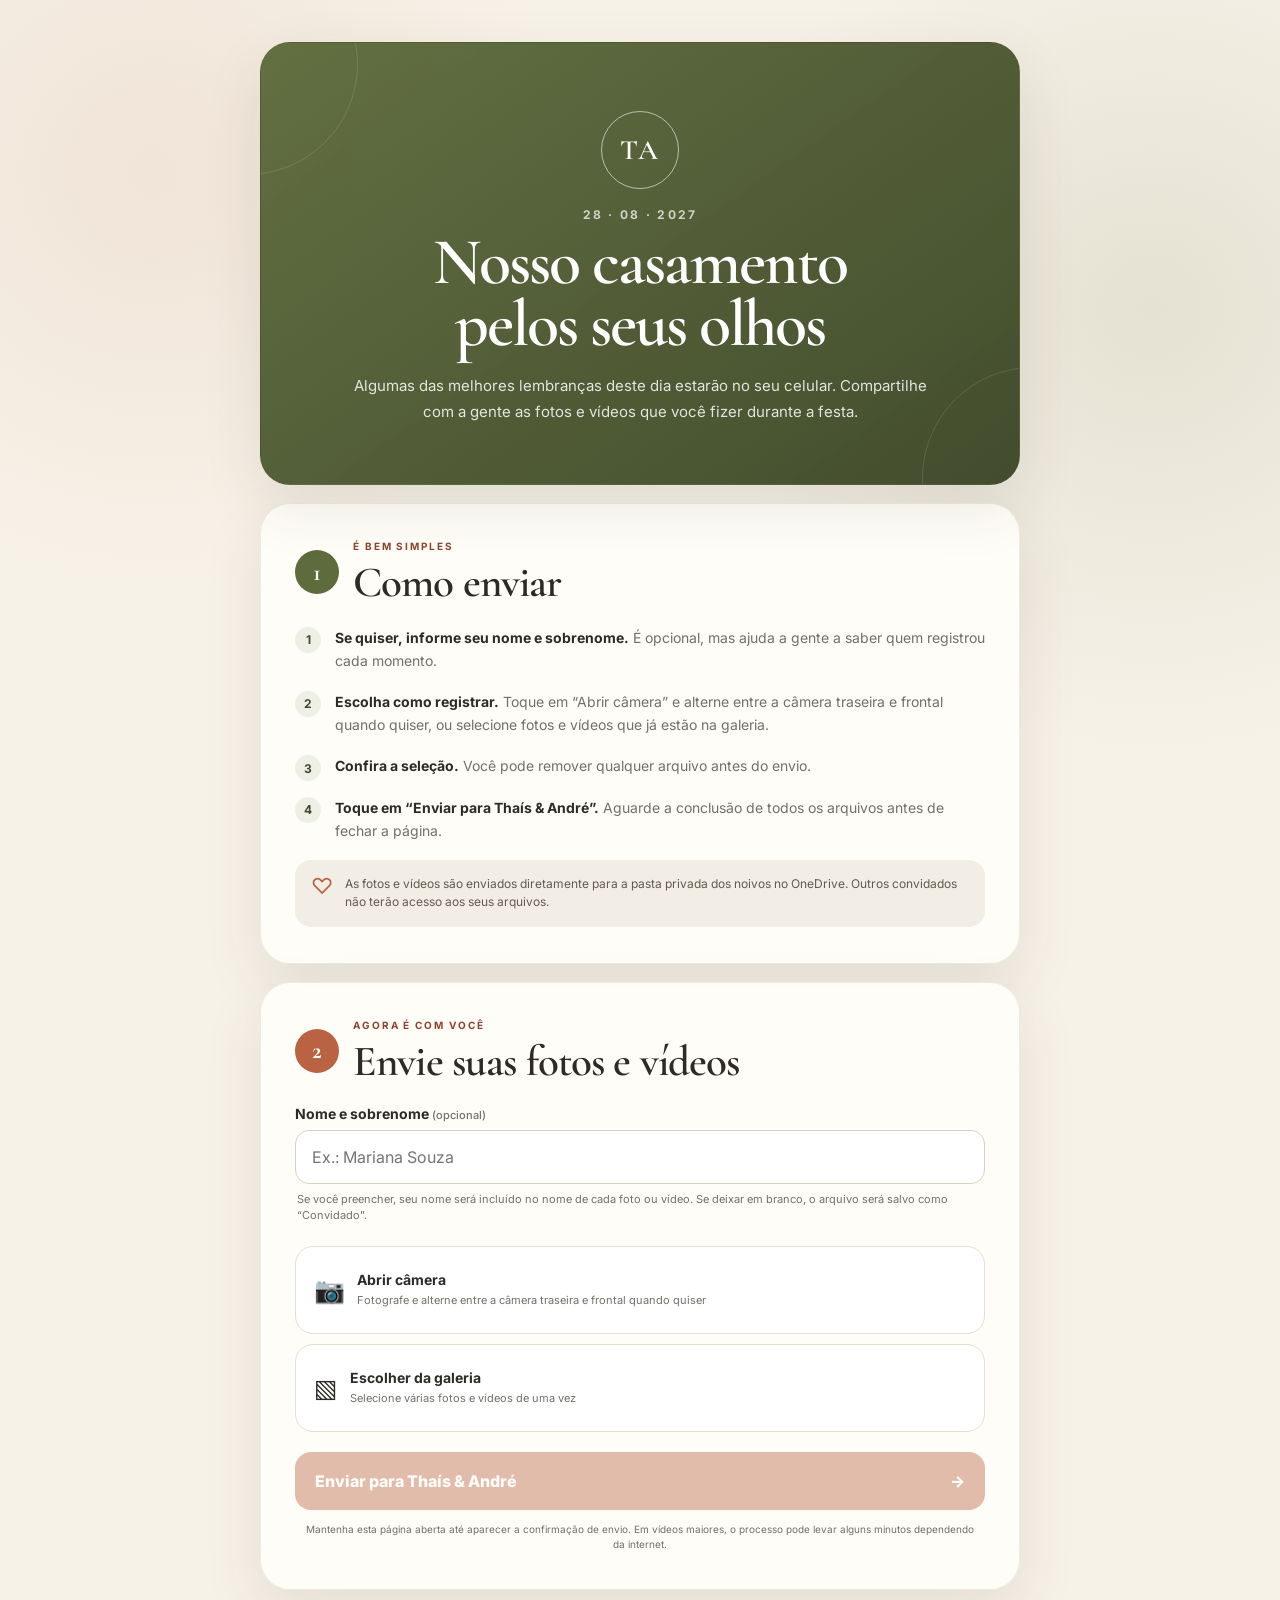
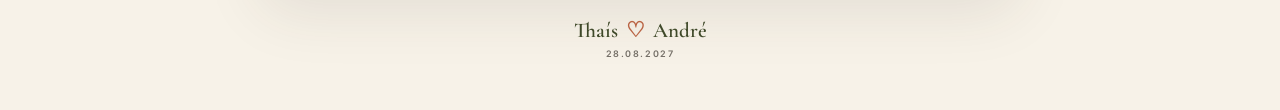
==== fotos/index.html @ 65d2c0aa "Add files via upload" ====
<!doctype html>
<html lang="pt-BR">
<head>
  <meta charset="utf-8" />
  <meta name="viewport" content="width=device-width, initial-scale=1, viewport-fit=cover" />
  <meta name="theme-color" content="#5E6B3C" />
  <meta name="description" content="Compartilhe suas fotos e vídeos do casamento de Thaís & André." />
  <title>Fotos do casamento | Thaís & André</title>
  <link rel="preconnect" href="https://fonts.googleapis.com" />
  <link rel="preconnect" href="https://fonts.gstatic.com" crossorigin />
  <link href="https://fonts.googleapis.com/css2?family=Cormorant+Garamond:wght@500;600;700&family=Inter:wght@400;500;600;700&display=swap" rel="stylesheet" />
  <link rel="stylesheet" href="./styles.css" />
</head>
<body>
  <main class="page-shell">
    <section class="hero-card" aria-labelledby="page-title">
      <div class="monogram" aria-hidden="true">TA</div>
      <p class="eyebrow">28 · 08 · 2027</p>
      <h1 id="page-title">Nosso casamento<br />pelos seus olhos</h1>
      <p class="intro">
        Algumas das melhores lembranças deste dia estarão no seu celular. Compartilhe com a gente as fotos e vídeos que você fizer durante a festa.
      </p>
    </section>

    <section class="content-card instructions" aria-labelledby="como-enviar">
      <div class="section-heading">
        <span class="step-badge">1</span>
        <div>
          <p class="eyebrow small">É bem simples</p>
          <h2 id="como-enviar">Como enviar</h2>
        </div>
      </div>

      <ol class="instruction-list">
        <li><strong>Se quiser, informe seu nome e sobrenome.</strong> É opcional, mas ajuda a gente a saber quem registrou cada momento.</li>
        <li><strong>Escolha como registrar.</strong> Toque em “Abrir câmera” e alterne entre a câmera traseira e frontal quando quiser, ou selecione fotos e vídeos que já estão na galeria.</li>
        <li><strong>Confira a seleção.</strong> Você pode remover qualquer arquivo antes do envio.</li>
        <li><strong>Toque em “Enviar para Thaís & André”.</strong> Aguarde a conclusão de todos os arquivos antes de fechar a página.</li>
      </ol>

      <div class="privacy-note">
        <span aria-hidden="true">♡</span>
        <p>As fotos e vídeos são enviados diretamente para a pasta privada dos noivos no OneDrive. Outros convidados não terão acesso aos seus arquivos.</p>
      </div>
    </section>

    <section class="content-card uploader-card" aria-labelledby="envie-agora">
      <div class="section-heading">
        <span class="step-badge terracotta">2</span>
        <div>
          <p class="eyebrow small">Agora é com você</p>
          <h2 id="envie-agora">Envie suas fotos e vídeos</h2>
        </div>
      </div>

      <form id="upload-form" novalidate>
        <div class="field-group">
          <label for="guest-name">Nome e sobrenome <span class="optional-label">(opcional)</span></label>
          <input
            id="guest-name"
            name="guestName"
            type="text"
            autocomplete="name"
            maxlength="80"
            placeholder="Ex.: Mariana Souza"
          />
          <p class="field-help">Se você preencher, seu nome será incluído no nome de cada foto ou vídeo. Se deixar em branco, o arquivo será salvo como “Convidado”.</p>
        </div>

        <div class="capture-grid" aria-label="Opções para adicionar arquivos">
          <button class="capture-button wide" type="button" data-picker="camera">
            <span class="capture-icon" aria-hidden="true">📷</span>
            <span>
              <strong>Abrir câmera</strong>
              <small>Fotografe e alterne entre a câmera traseira e frontal quando quiser</small>
            </span>
          </button>

          <button class="capture-button wide" type="button" data-picker="gallery">
            <span class="capture-icon" aria-hidden="true">▧</span>
            <span>
              <strong>Escolher da galeria</strong>
              <small>Selecione várias fotos e vídeos de uma vez</small>
            </span>
          </button>
        </div>

        <input id="camera-fallback-input" class="visually-hidden" type="file" accept="image/*" />
        <input id="gallery-input" class="visually-hidden" type="file" accept="image/*,video/*" multiple />

        <div id="selection-panel" class="selection-panel" hidden>
          <div class="selection-header">
            <div>
              <p class="eyebrow small">Sua seleção</p>
              <h3 id="selection-count">0 arquivos</h3>
            </div>
            <button id="clear-selection" class="text-button" type="button">Limpar tudo</button>
          </div>

          <div id="file-list" class="file-list" aria-live="polite"></div>
        </div>

        <div id="upload-summary" class="upload-summary" hidden>
          <div class="summary-row">
            <span>Progresso total</span>
            <strong id="total-progress-label">0%</strong>
          </div>
          <div class="progress-track" aria-hidden="true"><div id="total-progress-bar" class="progress-bar"></div></div>
          <p id="upload-status-text" class="status-text" aria-live="polite"></p>
        </div>

        <button id="submit-button" class="submit-button" type="submit" disabled>
          <span>Enviar para Thaís & André</span>
          <span aria-hidden="true">→</span>
        </button>

        <p class="mobile-note">Mantenha esta página aberta até aparecer a confirmação de envio. Em vídeos maiores, o processo pode levar alguns minutos dependendo da internet.</p>
      </form>
    </section>

    <section id="success-card" class="success-card" aria-live="polite" hidden>
      <div class="success-icon" aria-hidden="true">✓</div>
      <p class="eyebrow small">Recebemos!</p>
      <h2>Obrigado por registrar esse dia com a gente.</h2>
      <p id="success-message">Suas fotos e vídeos foram enviados com sucesso.</p>
      <button id="send-more-button" type="button" class="secondary-button">Enviar mais fotos</button>
    </section>

    <footer>
      <span>Thaís</span><span class="footer-heart">♡</span><span>André</span>
      <small>28.08.2027</small>
    </footer>
  </main>

  <div id="toast" class="toast" role="status" aria-live="polite" hidden></div>

  <div id="camera-modal" class="camera-modal" hidden aria-modal="true" role="dialog" aria-labelledby="camera-title">
    <div class="camera-panel">
      <div class="camera-topbar">
        <div>
          <p class="eyebrow small">Foto</p>
          <h2 id="camera-title">Câmera</h2>
        </div>
        <button id="camera-close" class="camera-close" type="button" aria-label="Fechar câmera">×</button>
      </div>

      <div class="camera-stage">
        <video id="camera-video" autoplay playsinline muted></video>
        <div id="camera-loading" class="camera-loading">Abrindo câmera…</div>
      </div>

      <div class="camera-controls">
        <button id="camera-switch" class="camera-switch" type="button">
          <span aria-hidden="true">↺</span>
          <span>Trocar câmera</span>
        </button>
        <button id="camera-shutter" class="camera-shutter" type="button" aria-label="Tirar foto">
          <span></span>
        </button>
        <div class="camera-control-spacer" aria-hidden="true"></div>
      </div>
      <p class="camera-help">Use “Trocar câmera” para alternar entre a frontal e a traseira.</p>
    </div>
  </div>
  <canvas id="camera-canvas" class="visually-hidden"></canvas>

  <script src="./config.js"></script>
  <script src="./app.js" defer></script>
</body>
</html>
---- fotos/styles.css ----
:root {
  --olive: #5e6b3c;
  --olive-dark: #3f4929;
  --olive-soft: #eef0e6;
  --terracotta: #b96343;
  --terracotta-dark: #8f432d;
  --cream: #f7f2e8;
  --paper: #fffdf8;
  --ink: #2e2a25;
  --muted: #746f67;
  --line: #e7dfd2;
  --success: #4e6d48;
  --danger: #a84537;
  --shadow: 0 22px 60px rgba(61, 49, 35, .10);
  --radius-xl: 30px;
  --radius-lg: 22px;
  --radius-md: 16px;
}

* { box-sizing: border-box; }
html { scroll-behavior: smooth; }
body {
  margin: 0;
  min-height: 100vh;
  background:
    radial-gradient(circle at 12% 10%, rgba(185, 99, 67, .10), transparent 26rem),
    radial-gradient(circle at 90% 18%, rgba(94, 107, 60, .12), transparent 28rem),
    var(--cream);
  color: var(--ink);
  font-family: Inter, system-ui, -apple-system, BlinkMacSystemFont, "Segoe UI", sans-serif;
  -webkit-font-smoothing: antialiased;
}

button, input { font: inherit; }
button { -webkit-tap-highlight-color: transparent; }
button:focus-visible, input:focus-visible {
  outline: 3px solid rgba(185, 99, 67, .28);
  outline-offset: 3px;
}

.page-shell {
  width: min(100% - 28px, 760px);
  margin: 0 auto;
  padding: 24px 0 calc(48px + env(safe-area-inset-bottom));
}

.hero-card,
.content-card,
.success-card {
  background: rgba(255, 253, 248, .96);
  border: 1px solid rgba(94, 107, 60, .12);
  border-radius: var(--radius-xl);
  box-shadow: var(--shadow);
}

.hero-card {
  position: relative;
  overflow: hidden;
  padding: 52px 28px 46px;
  text-align: center;
  background:
    linear-gradient(145deg, rgba(94, 107, 60, .97), rgba(63, 73, 41, .98));
  color: white;
}

.hero-card::before,
.hero-card::after {
  content: "";
  position: absolute;
  width: 220px;
  height: 220px;
  border-radius: 50%;
  border: 1px solid rgba(255,255,255,.12);
}
.hero-card::before { left: -125px; top: -90px; }
.hero-card::after { right: -125px; bottom: -105px; }

.monogram {
  width: 78px;
  height: 78px;
  margin: 0 auto 18px;
  display: grid;
  place-items: center;
  border: 1px solid rgba(255,255,255,.58);
  border-radius: 50%;
  font: 600 28px/1 "Cormorant Garamond", Georgia, serif;
  letter-spacing: .06em;
}

.eyebrow {
  margin: 0 0 9px;
  text-transform: uppercase;
  letter-spacing: .19em;
  font-size: 12px;
  font-weight: 700;
}
.eyebrow.small { color: var(--terracotta-dark); font-size: 10px; }
.hero-card .eyebrow { color: rgba(255,255,255,.72); }

h1, h2, h3, p { margin-top: 0; }
h1, h2, h3 {
  font-family: "Cormorant Garamond", Georgia, serif;
}
h1 {
  margin-bottom: 18px;
  font-size: clamp(43px, 10vw, 66px);
  line-height: .94;
  font-weight: 600;
  letter-spacing: -.03em;
}
h2 {
  margin-bottom: 0;
  font-size: clamp(31px, 7vw, 43px);
  line-height: 1;
  font-weight: 600;
  letter-spacing: -.02em;
}
h3 { margin: 0; font-size: 28px; line-height: 1.1; }

.intro {
  width: min(100%, 590px);
  margin: 0 auto;
  color: rgba(255,255,255,.84);
  font-size: 15px;
  line-height: 1.7;
}

.content-card,
.success-card {
  margin-top: 18px;
  padding: 28px 22px;
}

.section-heading {
  display: flex;
  align-items: center;
  gap: 14px;
  margin-bottom: 22px;
}
.step-badge {
  flex: 0 0 auto;
  width: 44px;
  height: 44px;
  display: grid;
  place-items: center;
  border-radius: 50%;
  background: var(--olive);
  color: white;
  font-family: "Cormorant Garamond", Georgia, serif;
  font-size: 24px;
  font-weight: 700;
}
.step-badge.terracotta { background: var(--terracotta); }

.instruction-list {
  list-style: none;
  counter-reset: steps;
  margin: 0;
  padding: 0;
}
.instruction-list li {
  counter-increment: steps;
  position: relative;
  padding: 0 0 18px 40px;
  color: var(--muted);
  font-size: 14px;
  line-height: 1.65;
}
.instruction-list li::before {
  content: counter(steps);
  position: absolute;
  left: 0;
  top: 1px;
  width: 26px;
  height: 26px;
  display: grid;
  place-items: center;
  border-radius: 50%;
  background: var(--olive-soft);
  color: var(--olive-dark);
  font-weight: 700;
  font-size: 12px;
}
.instruction-list strong { color: var(--ink); }

.privacy-note {
  display: flex;
  gap: 12px;
  align-items: flex-start;
  padding: 15px 16px;
  border-radius: var(--radius-md);
  background: #f3eee5;
  color: #625b51;
}
.privacy-note span { color: var(--terracotta); font-size: 22px; line-height: 1; }
.privacy-note p { margin: 0; font-size: 12px; line-height: 1.55; }

.field-group { margin-bottom: 22px; }
label {
  display: block;
  margin-bottom: 8px;
  font-weight: 700;
  font-size: 14px;
}
label span { color: var(--terracotta); }
input[type="text"] {
  width: 100%;
  min-height: 54px;
  border: 1px solid #d8d0c3;
  border-radius: 14px;
  background: #fff;
  color: var(--ink);
  padding: 0 16px;
  font-size: 16px;
  transition: border-color .2s ease, box-shadow .2s ease;
}
input[type="text"]:focus {
  border-color: var(--olive);
  box-shadow: 0 0 0 4px rgba(94,107,60,.09);
}
input[type="text"].invalid { border-color: var(--danger); }
.field-help, .field-error {
  margin: 7px 2px 0;
  font-size: 11px;
  line-height: 1.5;
}
.field-help { color: var(--muted); }
.field-error { color: var(--danger); font-weight: 600; }

.capture-grid {
  display: grid;
  grid-template-columns: 1fr 1fr;
  gap: 10px;
}
.capture-button {
  min-height: 118px;
  border: 1px solid var(--line);
  border-radius: 18px;
  background: #fff;
  color: var(--ink);
  padding: 17px 14px;
  text-align: left;
  cursor: pointer;
  transition: transform .18s ease, border-color .18s ease, box-shadow .18s ease;
}
.capture-button:hover,
.capture-button:active {
  border-color: rgba(94,107,60,.48);
  box-shadow: 0 10px 28px rgba(69, 60, 45, .08);
  transform: translateY(-1px);
}
.capture-button.wide { grid-column: 1 / -1; min-height: 88px; display: flex; align-items: center; gap: 12px; }
.capture-icon {
  display: block;
  margin-bottom: 10px;
  font-size: 25px;
}
.capture-button.wide .capture-icon { margin-bottom: 0; }
.capture-button strong { display: block; font-size: 13px; line-height: 1.25; }
.capture-button small { display: block; margin-top: 5px; color: var(--muted); font-size: 10px; line-height: 1.4; }

.visually-hidden {
  position: absolute !important;
  width: 1px !important;
  height: 1px !important;
  padding: 0 !important;
  margin: -1px !important;
  overflow: hidden !important;
  clip: rect(0, 0, 0, 0) !important;
  white-space: nowrap !important;
  border: 0 !important;
}

.selection-panel {
  margin-top: 22px;
  padding-top: 20px;
  border-top: 1px solid var(--line);
}
.selection-header {
  display: flex;
  align-items: end;
  justify-content: space-between;
  gap: 14px;
  margin-bottom: 14px;
}
.text-button {
  border: 0;
  background: transparent;
  color: var(--terracotta-dark);
  padding: 8px 0;
  font-size: 11px;
  font-weight: 700;
  cursor: pointer;
}
.file-list { display: grid; gap: 9px; }
.file-row {
  display: grid;
  grid-template-columns: 48px 1fr auto;
  gap: 11px;
  align-items: center;
  min-width: 0;
  padding: 9px;
  border-radius: 14px;
  background: #f8f5ef;
  border: 1px solid #eee7dc;
}
.file-thumb {
  width: 48px;
  height: 48px;
  border-radius: 10px;
  object-fit: cover;
  background: #e8e2d7;
}
.video-thumb {
  width: 48px;
  height: 48px;
  display: grid;
  place-items: center;
  border-radius: 10px;
  background: #e8e2d7;
  font-size: 20px;
}
.file-meta { min-width: 0; }
.file-name {
  display: block;
  overflow: hidden;
  text-overflow: ellipsis;
  white-space: nowrap;
  font-size: 11px;
  font-weight: 700;
}
.file-detail { margin-top: 3px; color: var(--muted); font-size: 9px; }
.file-progress { margin-top: 6px; }
.file-progress .progress-track { height: 5px; }
.file-state { margin-top: 4px; font-size: 9px; color: var(--muted); }
.file-state.success { color: var(--success); font-weight: 700; }
.file-state.error { color: var(--danger); font-weight: 700; }
.remove-file {
  width: 34px;
  height: 34px;
  border: 0;
  border-radius: 50%;
  background: #eee7db;
  color: #756e64;
  cursor: pointer;
  font-size: 17px;
}
.remove-file:disabled { opacity: .35; cursor: not-allowed; }

.upload-summary {
  margin-top: 18px;
  padding: 15px;
  border-radius: 16px;
  background: var(--olive-soft);
}
.summary-row { display: flex; justify-content: space-between; gap: 10px; margin-bottom: 8px; font-size: 11px; }
.progress-track {
  height: 9px;
  overflow: hidden;
  border-radius: 999px;
  background: rgba(94,107,60,.15);
}
.progress-bar {
  width: 0%;
  height: 100%;
  border-radius: inherit;
  background: var(--olive);
  transition: width .2s ease;
}
.status-text { margin: 8px 0 0; color: var(--olive-dark); font-size: 10px; line-height: 1.4; }

.submit-button,
.secondary-button {
  width: 100%;
  min-height: 58px;
  margin-top: 20px;
  display: flex;
  align-items: center;
  justify-content: center;
  gap: 10px;
  border: 0;
  border-radius: 16px;
  cursor: pointer;
  font-weight: 800;
  transition: transform .18s ease, opacity .18s ease;
}
.submit-button {
  justify-content: space-between;
  padding: 0 20px;
  background: var(--terracotta);
  color: #fff;
  box-shadow: 0 14px 32px rgba(185,99,67,.22);
}
.submit-button:not(:disabled):active { transform: scale(.99); }
.submit-button:disabled { opacity: .42; cursor: not-allowed; box-shadow: none; }
.secondary-button { background: var(--olive); color: white; }
.mobile-note { margin: 12px 6px 0; color: var(--muted); text-align: center; font-size: 10px; line-height: 1.55; }

.success-card {
  text-align: center;
  padding: 36px 24px;
  border-color: rgba(78,109,72,.25);
}
.success-icon {
  width: 64px;
  height: 64px;
  margin: 0 auto 14px;
  display: grid;
  place-items: center;
  border-radius: 50%;
  background: var(--olive-soft);
  color: var(--success);
  font-size: 31px;
  font-weight: 700;
}
.success-card h2 { margin-bottom: 12px; }
.success-card p:not(.eyebrow) { color: var(--muted); line-height: 1.65; font-size: 13px; }

footer {
  padding: 30px 0 4px;
  display: flex;
  align-items: center;
  justify-content: center;
  flex-wrap: wrap;
  gap: 8px;
  color: var(--olive-dark);
  font: 600 21px/1 "Cormorant Garamond", Georgia, serif;
}
.footer-heart { color: var(--terracotta); }
footer small { flex-basis: 100%; text-align: center; color: var(--muted); font: 600 9px/1 Inter, sans-serif; letter-spacing: .17em; }

.toast {
  position: fixed;
  z-index: 20;
  left: 50%;
  bottom: calc(18px + env(safe-area-inset-bottom));
  transform: translateX(-50%);
  width: min(calc(100% - 32px), 520px);
  padding: 13px 15px;
  border-radius: 14px;
  background: #2f2c28;
  color: white;
  text-align: center;
  box-shadow: 0 12px 30px rgba(0,0,0,.22);
  font-size: 11px;
  line-height: 1.45;
}

[hidden] { display: none !important; }

@media (min-width: 650px) {
  .page-shell { padding-top: 42px; }
  .hero-card { padding: 68px 55px 60px; }
  .content-card { padding: 36px 34px; }
  .capture-button { min-height: 130px; padding: 21px 18px; }
  .capture-button strong { font-size: 14px; }
  .capture-button small { font-size: 11px; }
}

@media (prefers-reduced-motion: reduce) {
  * { scroll-behavior: auto !important; transition: none !important; }
}

/* Câmera integrada */
.optional-label {
  color: var(--muted);
  font-weight: 500;
  font-size: 11px;
}

body.camera-open { overflow: hidden; }

.camera-modal {
  position: fixed;
  inset: 0;
  z-index: 100;
  display: grid;
  place-items: center;
  padding: 0;
  background: rgba(24, 23, 20, .92);
}

.camera-panel {
  width: min(100%, 620px);
  min-height: 100dvh;
  display: flex;
  flex-direction: column;
  background: #171715;
  color: #fff;
  padding: calc(14px + env(safe-area-inset-top)) 14px calc(16px + env(safe-area-inset-bottom));
}

.camera-topbar {
  display: flex;
  align-items: center;
  justify-content: space-between;
  gap: 16px;
  padding: 2px 2px 12px;
}
.camera-topbar h2 { margin: 0; color: #fff; font-size: 27px; }
.camera-topbar .eyebrow { color: #d9d1c4; }
.camera-close {
  width: 44px;
  height: 44px;
  border: 0;
  border-radius: 50%;
  background: rgba(255,255,255,.12);
  color: #fff;
  font-size: 28px;
  line-height: 1;
  cursor: pointer;
}

.camera-stage {
  position: relative;
  flex: 1;
  min-height: 52vh;
  overflow: hidden;
  border-radius: 22px;
  background: #080808;
}
.camera-stage video {
  width: 100%;
  height: 100%;
  min-height: 52vh;
  display: block;
  object-fit: cover;
}
.camera-loading {
  position: absolute;
  inset: 0;
  display: grid;
  place-items: center;
  padding: 24px;
  background: rgba(8,8,8,.72);
  color: #fff;
  text-align: center;
  font-size: 13px;
}

.camera-controls {
  display: grid;
  grid-template-columns: 1fr 92px 1fr;
  align-items: center;
  gap: 12px;
  padding: 20px 2px 8px;
}
.camera-switch {
  justify-self: start;
  display: inline-flex;
  align-items: center;
  gap: 8px;
  min-height: 44px;
  border: 0;
  border-radius: 999px;
  background: rgba(255,255,255,.12);
  color: #fff;
  padding: 0 14px;
  font-size: 11px;
  font-weight: 700;
  cursor: pointer;
}
.camera-switch span:first-child { font-size: 20px; }
.camera-switch:disabled,
.camera-shutter:disabled { opacity: .45; cursor: wait; }

.camera-shutter {
  width: 78px;
  height: 78px;
  justify-self: center;
  border-radius: 50%;
  border: 4px solid #fff;
  background: transparent;
  padding: 5px;
  cursor: pointer;
}
.camera-shutter span {
  display: block;
  width: 100%;
  height: 100%;
  border-radius: 50%;
  background: #fff;
}
.camera-control-spacer { min-width: 1px; }
.camera-help {
  margin: 0;
  color: #bbb6ae;
  text-align: center;
  font-size: 10px;
  line-height: 1.45;
}

@media (min-width: 650px) {
  .camera-modal { padding: 24px; }
  .camera-panel {
    min-height: auto;
    height: min(860px, calc(100dvh - 48px));
    border-radius: 28px;
    padding: 18px;
  }
}
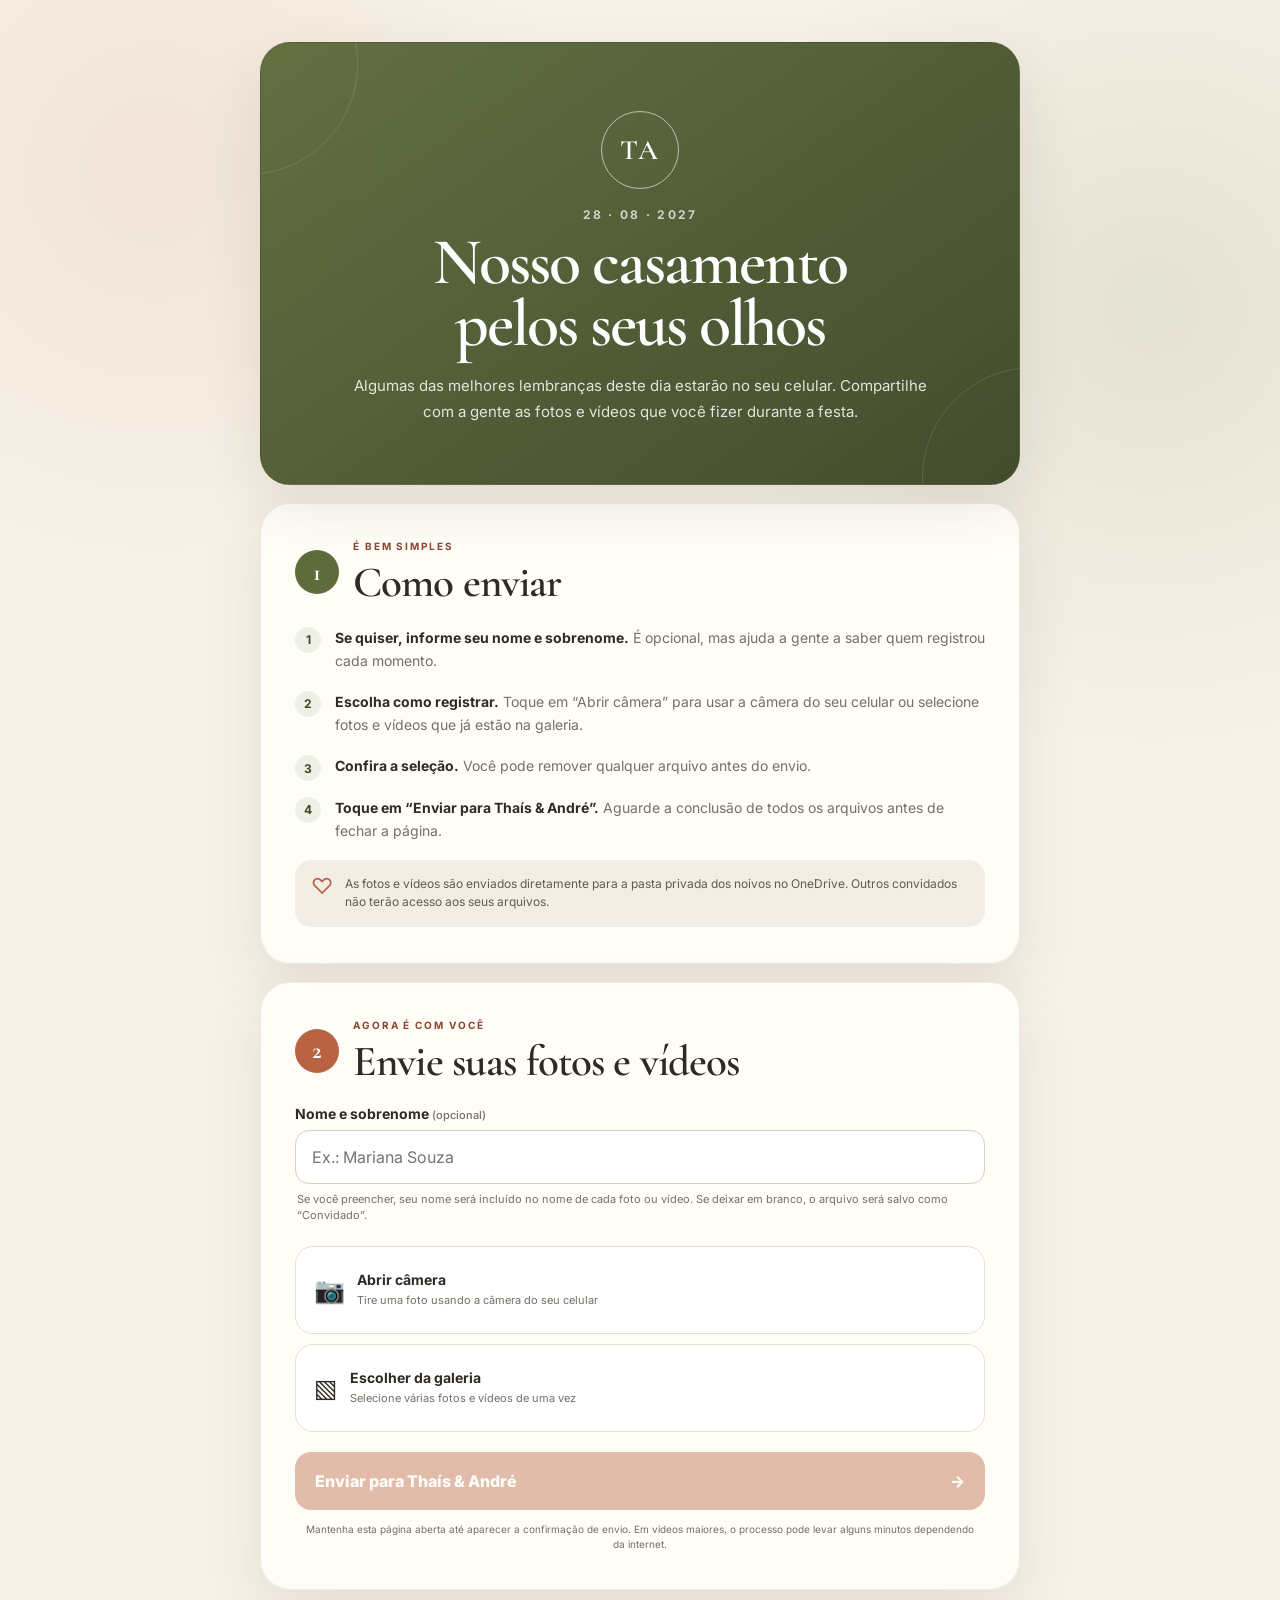
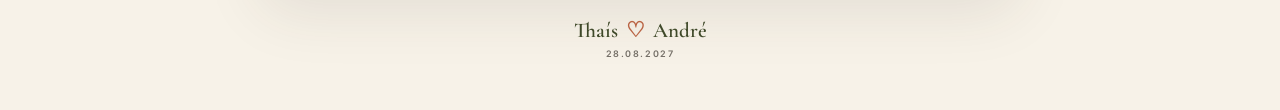
==== commit 859971ba: "Update index.html" ====
--- a/fotos/index.html
+++ b/fotos/index.html
@@ -33,7 +33,7 @@
 
       <ol class="instruction-list">
         <li><strong>Se quiser, informe seu nome e sobrenome.</strong> É opcional, mas ajuda a gente a saber quem registrou cada momento.</li>
-        <li><strong>Escolha como registrar.</strong> Toque em “Abrir câmera” e alterne entre a câmera traseira e frontal quando quiser, ou selecione fotos e vídeos que já estão na galeria.</li>
+        <li><strong>Escolha como registrar.</strong> Toque em “Abrir câmera” para usar a câmera do seu celular ou selecione fotos e vídeos que já estão na galeria.</li>
         <li><strong>Confira a seleção.</strong> Você pode remover qualquer arquivo antes do envio.</li>
         <li><strong>Toque em “Enviar para Thaís & André”.</strong> Aguarde a conclusão de todos os arquivos antes de fechar a página.</li>
       </ol>
@@ -72,7 +72,7 @@
             <span class="capture-icon" aria-hidden="true">📷</span>
             <span>
               <strong>Abrir câmera</strong>
-              <small>Fotografe e alterne entre a câmera traseira e frontal quando quiser</small>
+              <small>Tire uma foto usando a câmera do seu celular</small>
             </span>
           </button>
 
@@ -85,8 +85,21 @@
           </button>
         </div>
 
-        <input id="camera-fallback-input" class="visually-hidden" type="file" accept="image/*" />
-        <input id="gallery-input" class="visually-hidden" type="file" accept="image/*,video/*" multiple />
+        <input
+          id="camera-fallback-input"
+          class="visually-hidden"
+          type="file"
+          accept="image/*"
+          capture="environment"
+        />
+        
+        <input
+          id="gallery-input"
+          class="visually-hidden"
+          type="file"
+          accept="image/*,video/*"
+          multiple
+        />
 
         <div id="selection-panel" class="selection-panel" hidden>
           <div class="selection-header">
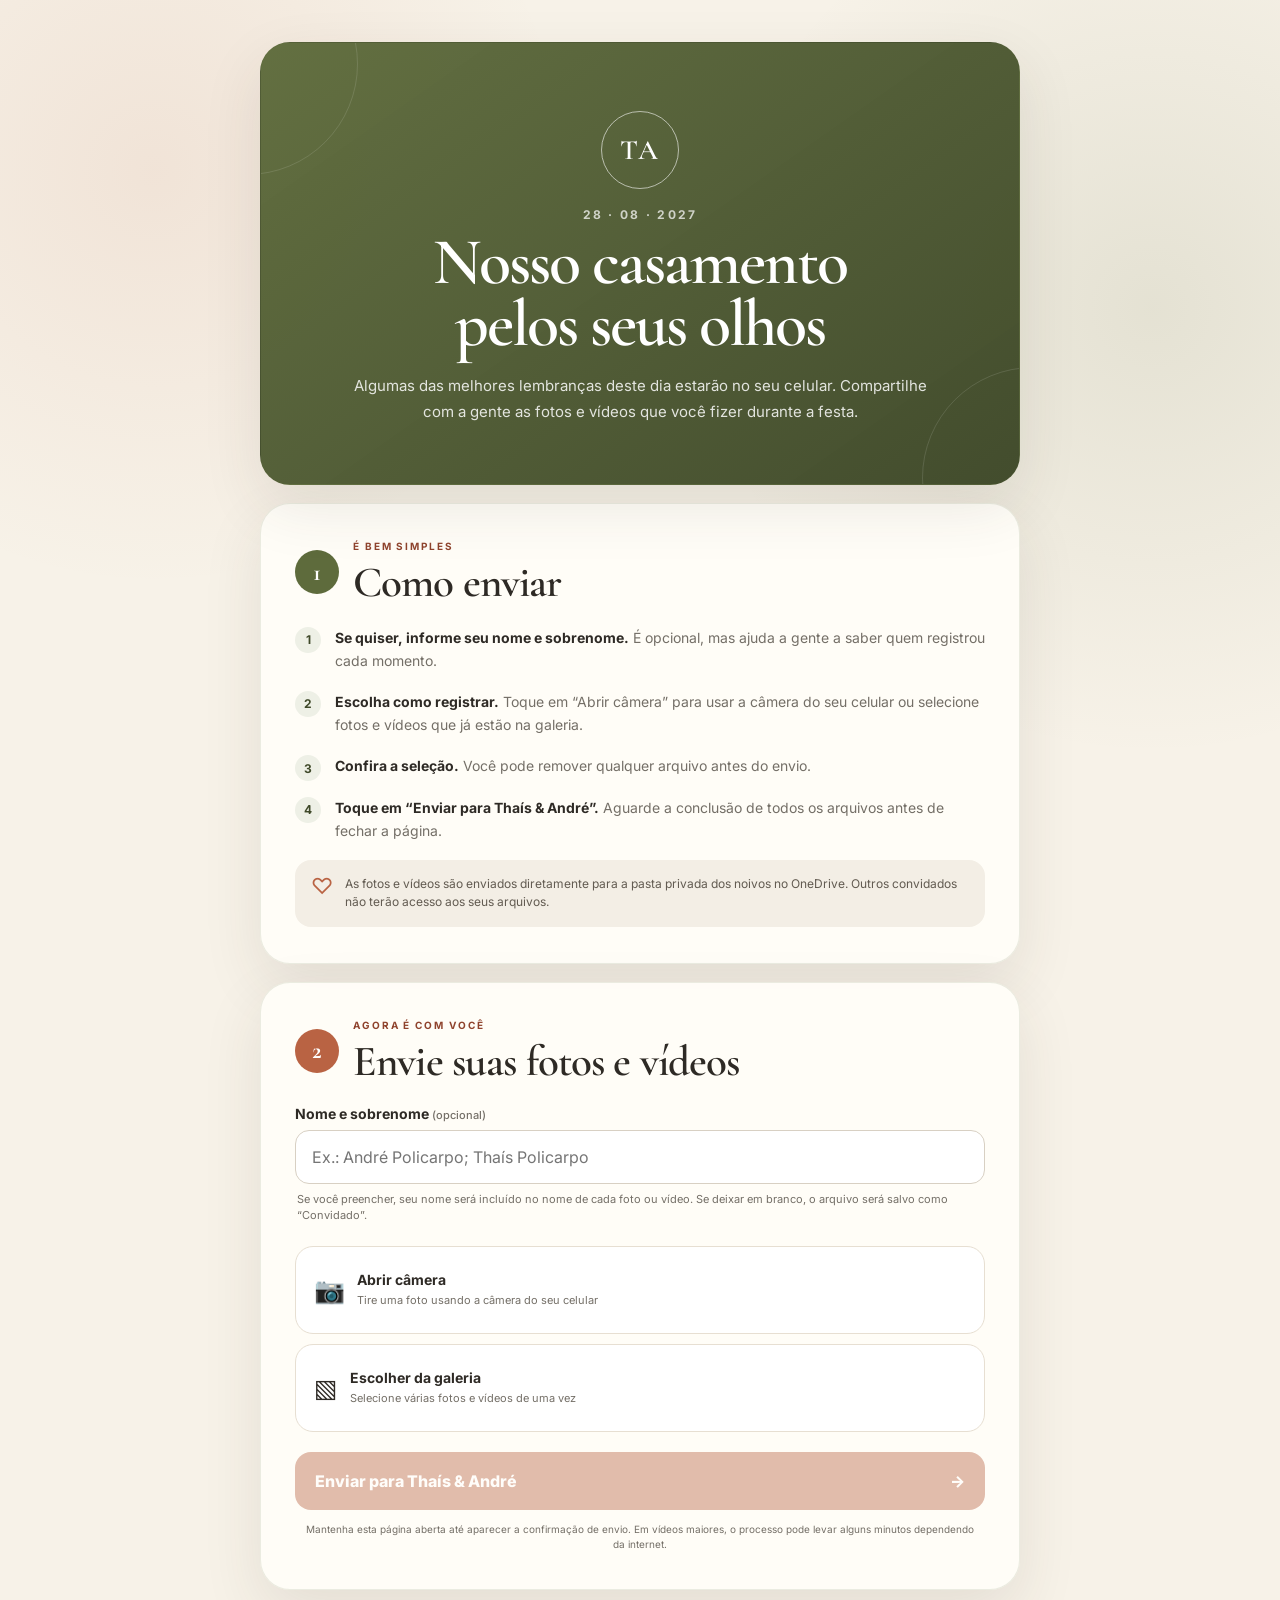
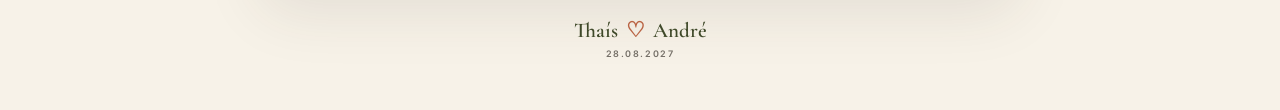
==== commit 49b995c6: "Update index.html" ====
--- a/fotos/index.html
+++ b/fotos/index.html
@@ -62,7 +62,7 @@
             type="text"
             autocomplete="name"
             maxlength="80"
-            placeholder="Ex.: Mariana Souza"
+            placeholder="Ex.: André Policarpo; Thaís Policarpo"
           />
           <p class="field-help">Se você preencher, seu nome será incluído no nome de cada foto ou vídeo. Se deixar em branco, o arquivo será salvo como “Convidado”.</p>
         </div>
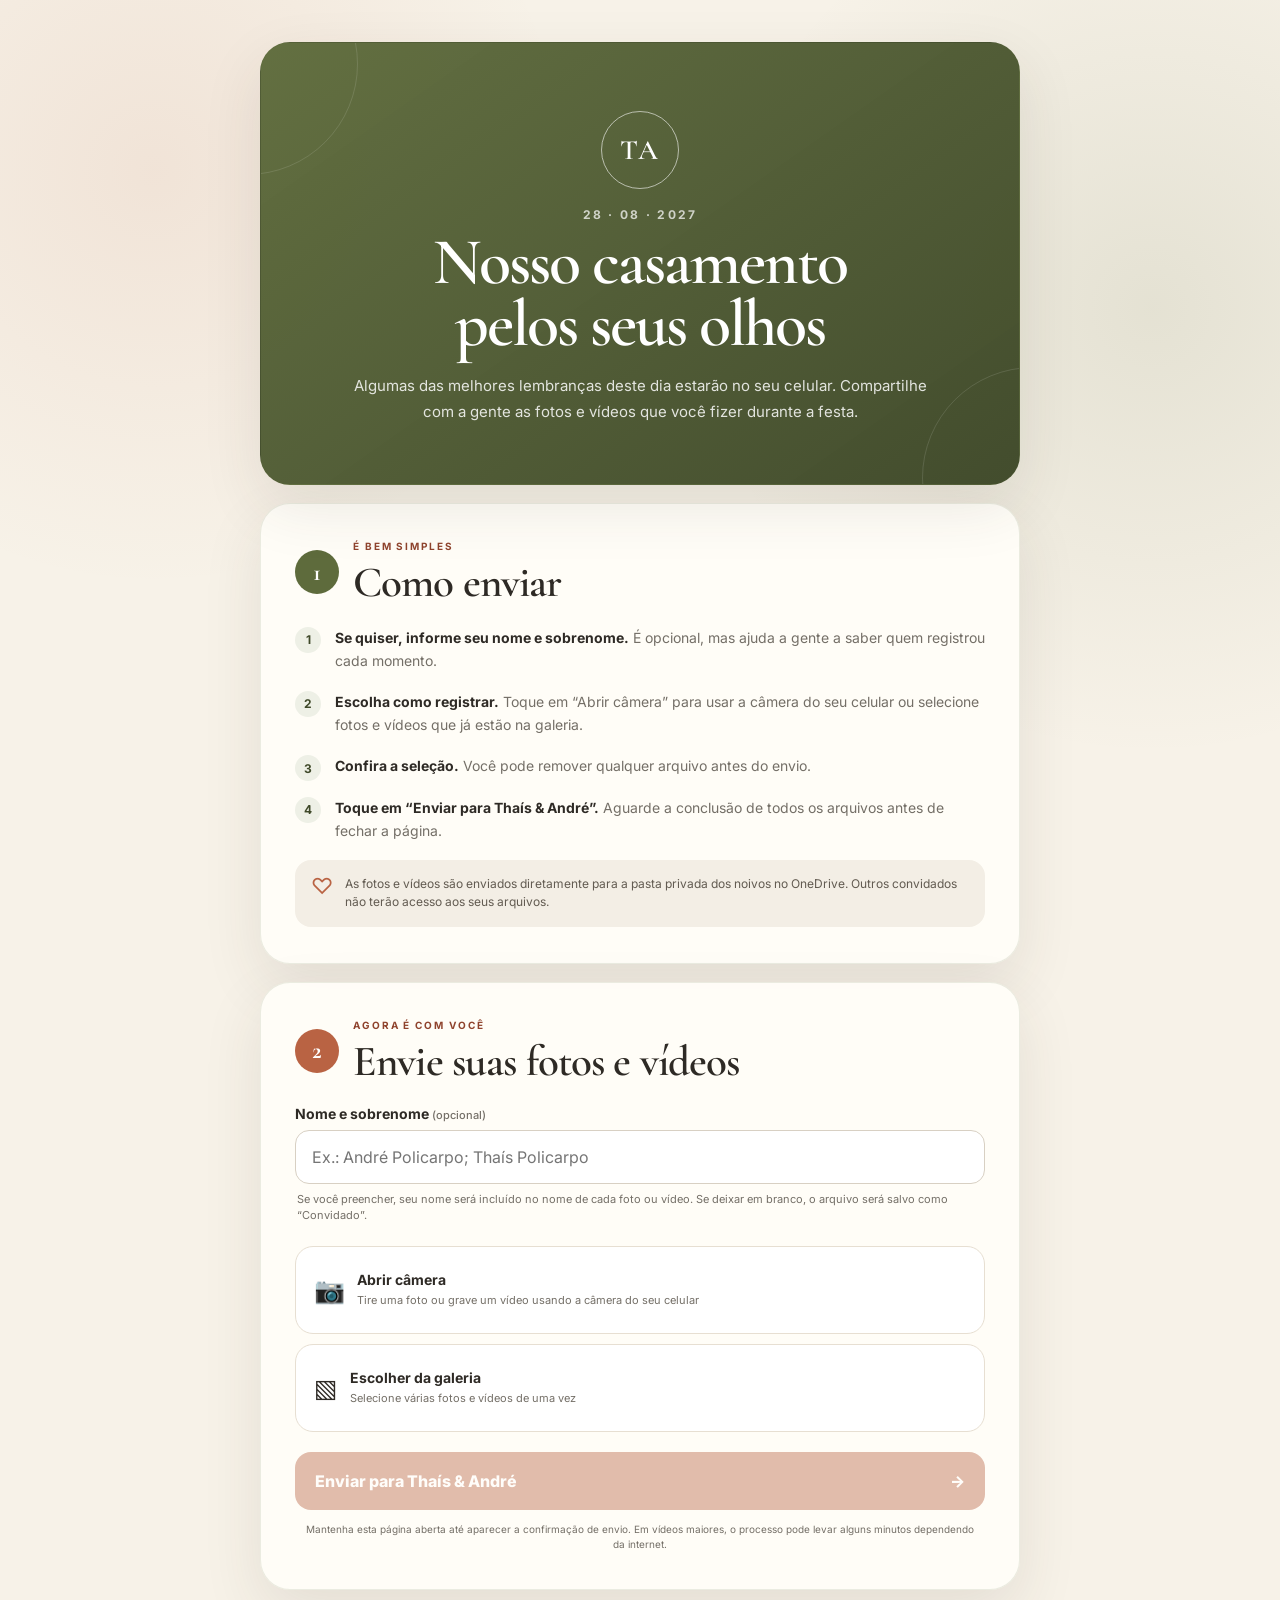
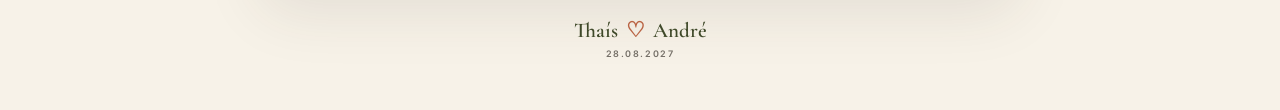
==== commit f823a4fa: "Update index.html" ====
--- a/fotos/index.html
+++ b/fotos/index.html
@@ -72,7 +72,7 @@
             <span class="capture-icon" aria-hidden="true">📷</span>
             <span>
               <strong>Abrir câmera</strong>
-              <small>Tire uma foto usando a câmera do seu celular</small>
+              <small>Tire uma foto ou grave um vídeo usando a câmera do seu celular</small>
             </span>
           </button>
 
@@ -89,7 +89,7 @@
           id="camera-fallback-input"
           class="visually-hidden"
           type="file"
-          accept="image/*"
+          accept="image/*,video/*"
           capture="environment"
         />
         
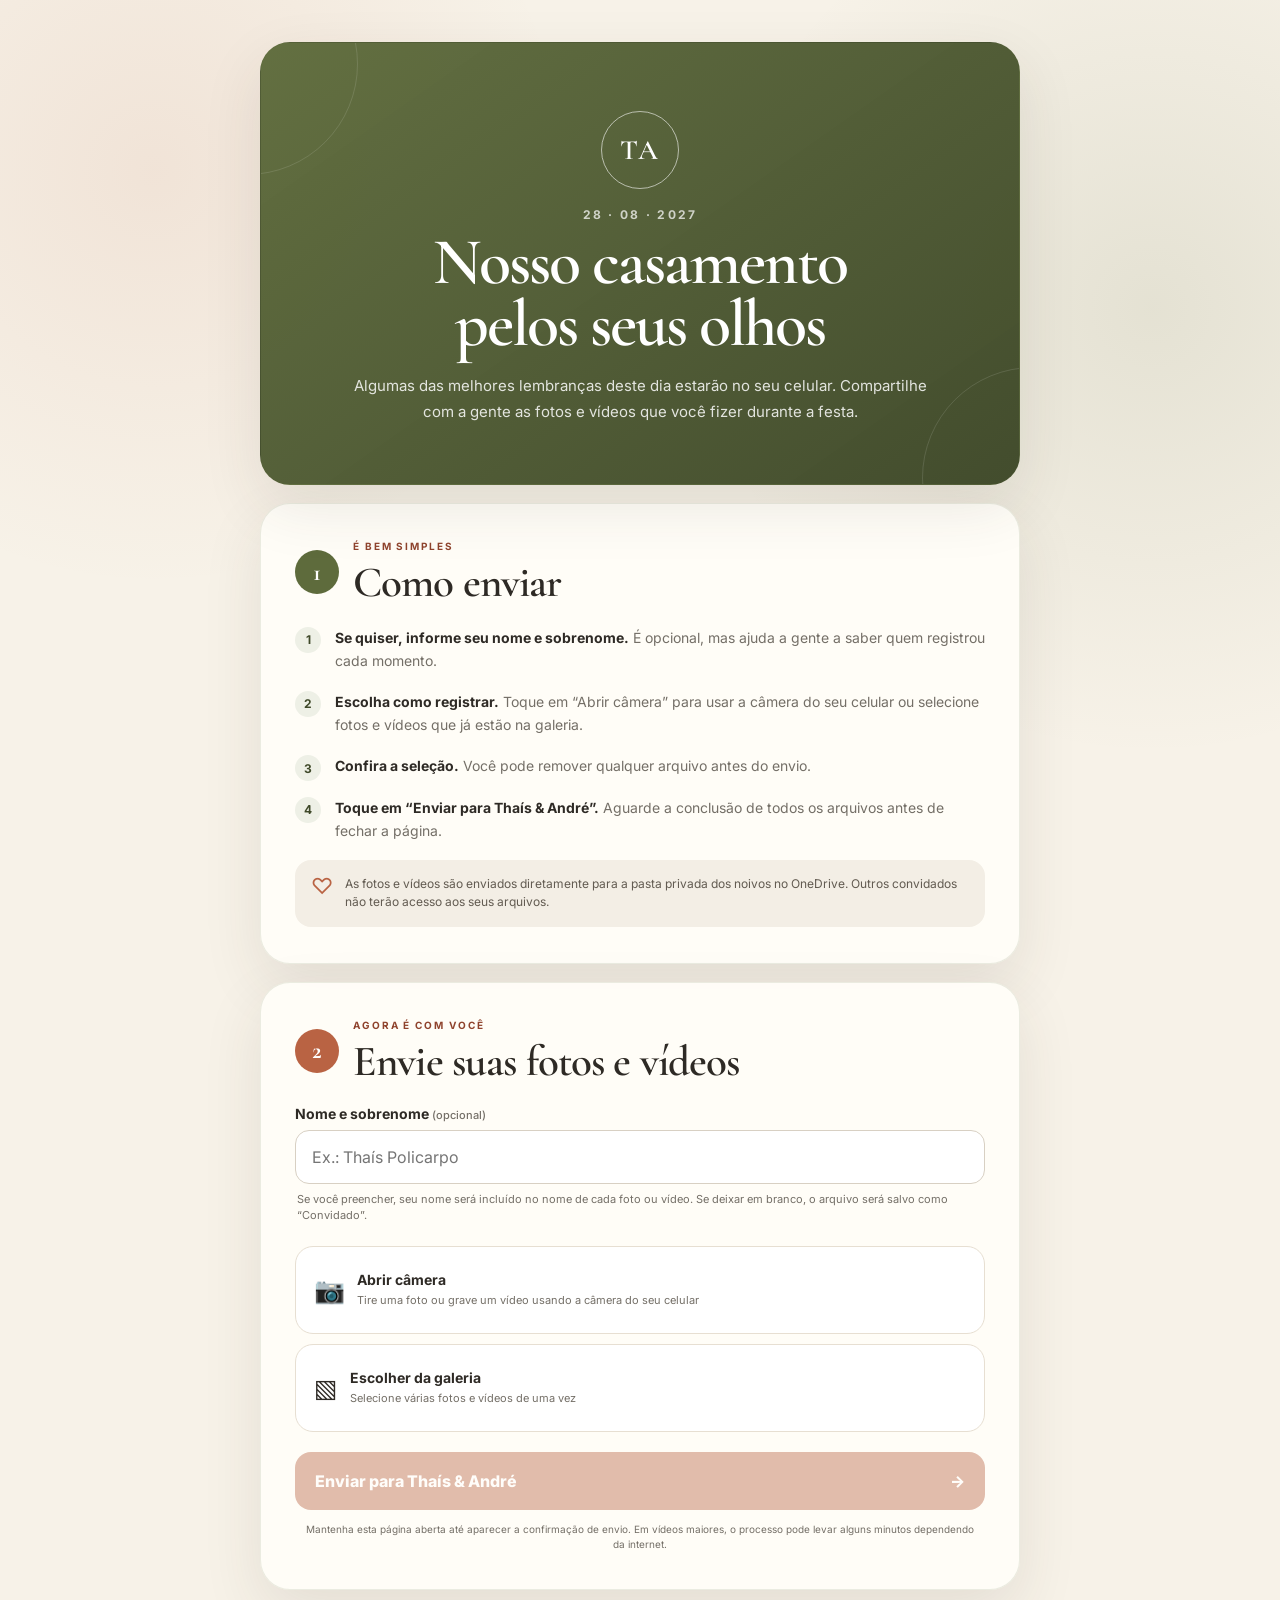
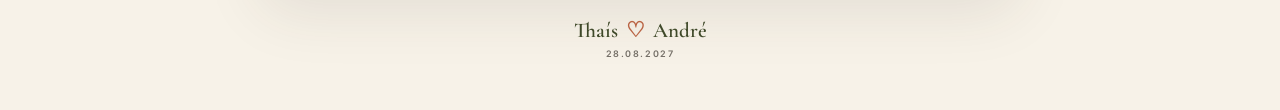
==== commit 5f74359b: "Update index.html" ====
--- a/fotos/index.html
+++ b/fotos/index.html
@@ -62,7 +62,7 @@
             type="text"
             autocomplete="name"
             maxlength="80"
-            placeholder="Ex.: André Policarpo; Thaís Policarpo"
+            placeholder="Ex.: Thaís Policarpo"
           />
           <p class="field-help">Se você preencher, seu nome será incluído no nome de cada foto ou vídeo. Se deixar em branco, o arquivo será salvo como “Convidado”.</p>
         </div>
